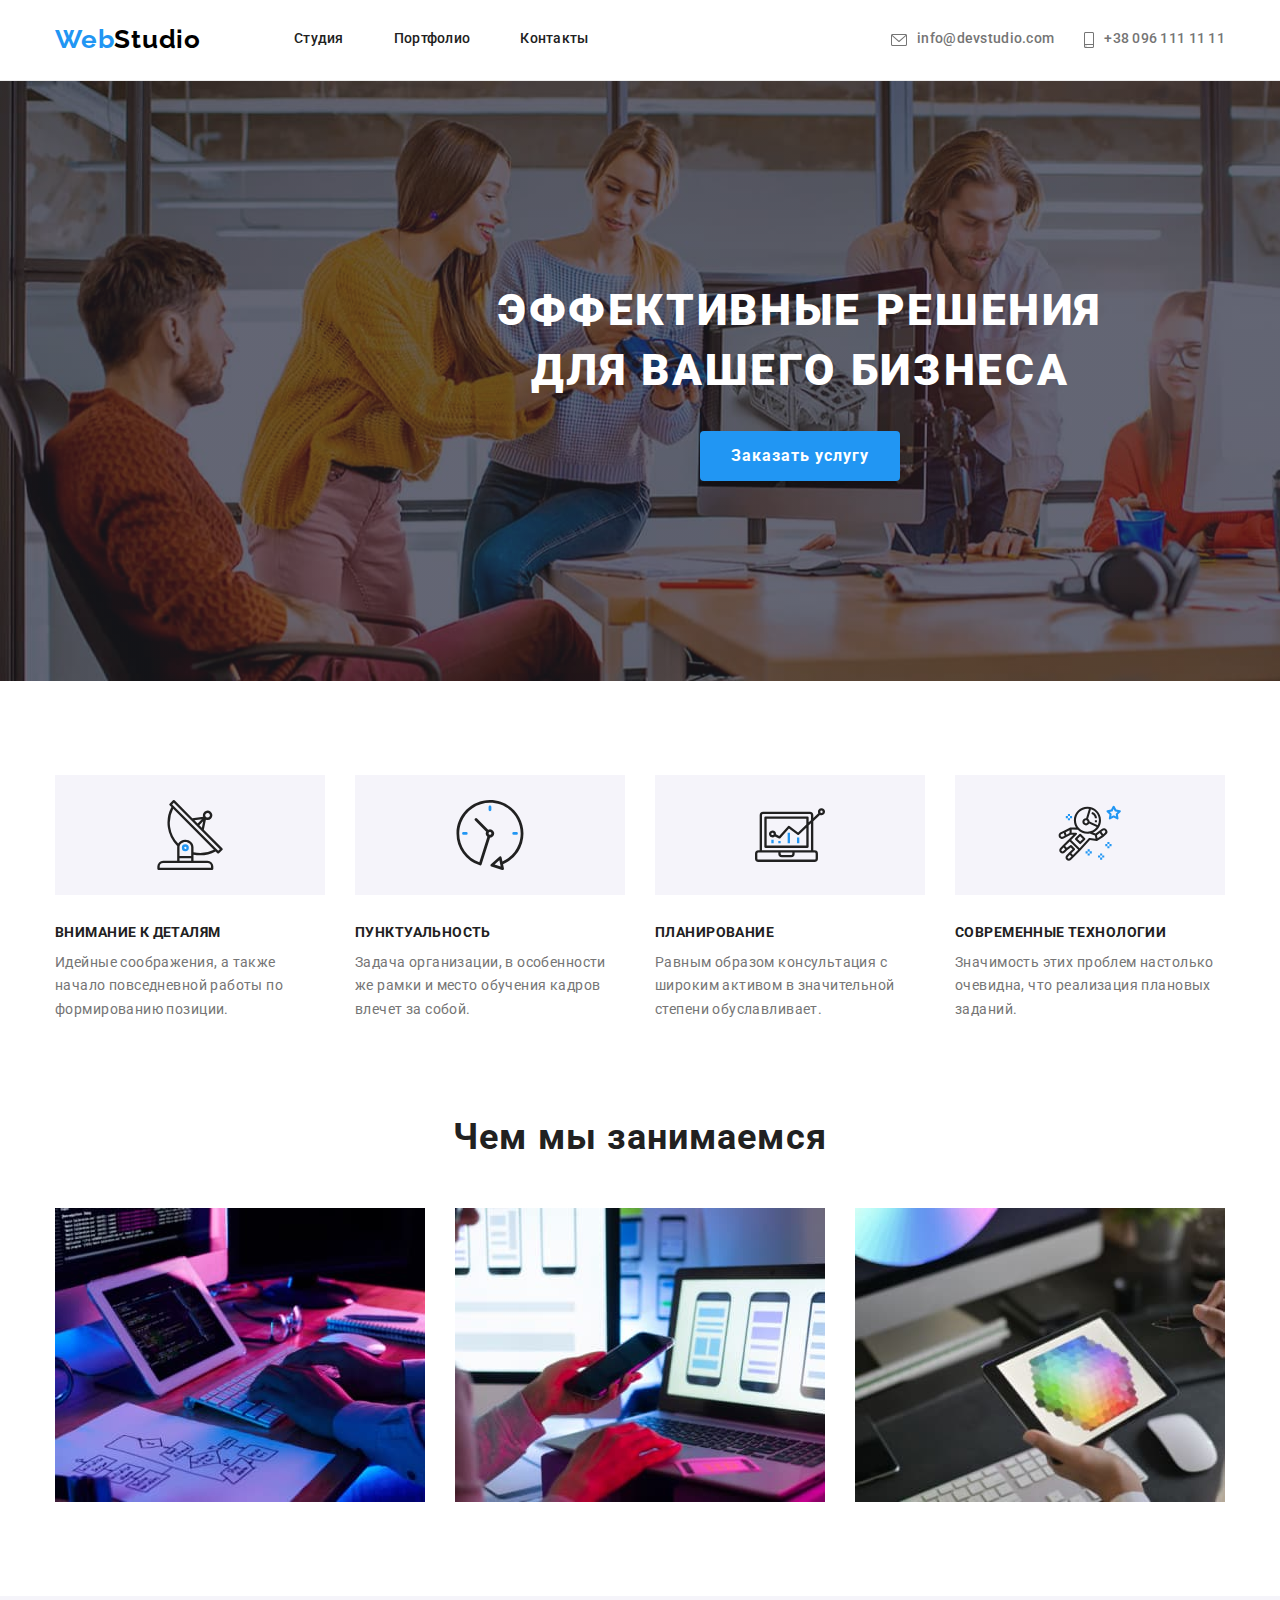
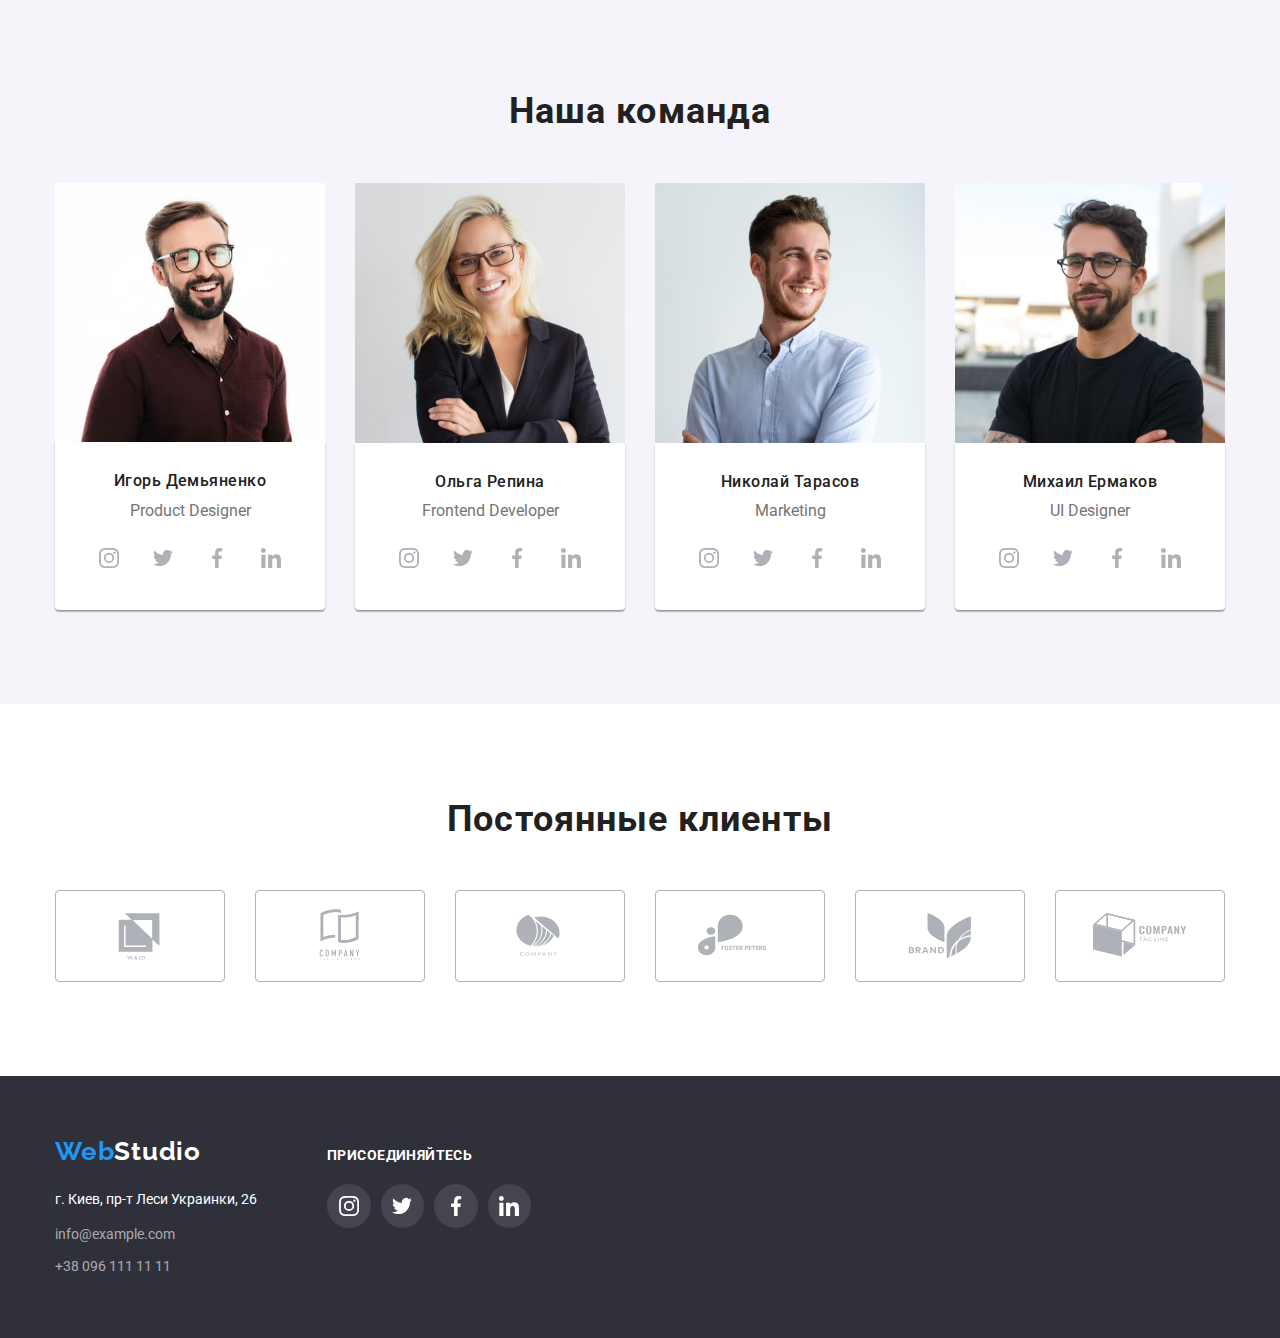
==== index.html @ 58a79bbf "hw-05 start" ====
<!DOCTYPE html>
<html lang = "en">
    <head>
        <meta charset="UTF-8">
        <!--<link rel="stylesheet" href="./css/reset.css">
        <link rel="stylesheet" href="./css/reset.css">
        <meta name="viewport" content="width=device-width" initial-scale="1.0"> -->
        
        
        <link rel="stylesheet" href="https://cdn.jsdelivr.net/npm/modern-normalize@1.1.0/modern-normalize.min.css">
        <link rel="stylesheet" href="./css/styles.css">
        <link rel="preconnect" href="https://fonts.googleapis.com">
        <link rel="preconnect" href="https://fonts.gstatic.com" crossorigin>
        <link href="https://fonts.googleapis.com/css2?family=Raleway:wght@700&family=Roboto:wght@400;500;700;900&display=swap"
            rel="stylesheet">

        <title> home-work-5</title>
    </head>
    <body>
        
        <header class="main-header">
            <div class="container box">
                <div class="logo main-logo">
                    <a href="" class="logo-web" id="1" >Web<span 
                        class="logo-web logo-studio">Studio</span> 
                    </a>
                </div>
                <nav>
                    <ul class="navigation">
                        <li class="nav-list"><a class="nav-link" href="./index.html">Студия</a></li>
                        <li class="nav-list"><a class="nav-link" href="./portfolio.html">Портфолио</a></li>
                        <li class="nav-list"><a class="nav-link" href="">Кoнтакты</a></li>
                    </ul>
                </nav>
            
                <!-- e-mail address -->
                <a class="email" href="mailto:info@devstudio.com">info@devstudio.com</a>
                <!-- phone number-->
                <a class="tel" href="tel:+380961111111">+38 096 111 11 11</a>
            </div>
        </header>
    
        <main>            
            <section class="hero with-img" id="3">
                <div class="container">
                <h1 class="hero-title" >Эффективные решения <br> для вашего бизнеса</h1>
                <button class="button" type="button" id="4">Заказать услугу</button>                    
                </div>
            </section>
            
            <section class="destination ">
                <ul class="destination-item container" >
                    <li class="destination-box icon-antenna" id="5">
                        <div class="dest-befor">
                            <svg class="dest-img">
                                <use href="./images/main/destination.svg#icon-antenna"></use>
                            </svg>
                        </div>
                        <h3 class="title-item" >Внимание к деталям</h3>
                        <p class="link" id="6">
                            Идейные соображения, а также <br> 
                            начало повседневной работы по <br> 
                            формированию позиции.
                        </p>
                    </li>
                    <li class="destination-box icon-clock" id="7">
                        <div class="dest-befor">
                            <svg class="dest-img">
                                <use href="./images/main/destination.svg#icon-clock"  class="dest-url"></use>
                            </svg>
                        </div>
                        <h3 class="title-item">Пунктуальность</h3>
                        <p class="link" id="8">
                            Задача организации, в особенности <br>
                            же рамки и место обучения кадров <br>
                            влечет за собой.
                        </p>
                    </li>
                    <li class="destination-box icon-diagram" id="9">
                        <div class="dest-befor">
                            <svg class="dest-img">
                                <use href="./images/main/destination.svg#icon-diagram" class="dest-icon"></use>
                            </svg>
                        </div>
                        <h3 class="title-item">Планирование</h3>
                        <p class="link" id="10">
                            Равным образом консультация с <br>
                            широким активом в значительной <br>
                            степени обуславливает.
                        </p>
                    </li>
                    <li class="destination-box icon-astronaut" id="11">
                        <div class="dest-befor">
                            <svg class="dest-img">
                                <use href="./images/main/destination.svg#icon-astronaut"></use>
                            </svg>
                        </div>
                        <h3 class="title-item">Современные технологии</h3>
                        <p class="link" id="12">
                            Значимость этих проблем настолько <br>
                            очевидна, что реализация плановых <br>
                            заданий.
                        </p>
                    </li>
                </ul>
            </section>

            <section class="business-photo " id="13">
                <div class="container">
                    <h2 class="business-photo-title">Чем мы занимаемся</h2>
                    <ul class="business-photo-item">
                        <li class="business-photo-img"><img src="./images/main/img1.jpg" alt="фото" width="370"></li>
                        <li class="business-photo-img"><img src="./images/main/img2.jpg" alt="фото" width="370"></li>
                        <li class="business-photo-img"><img src="./images/main/img3.jpg" alt="фото" width="370"></li>
                    </ul>
                </div>
            </section>

            <section class="personal" id="14">
                <div class="container" >
                    <h2 class="personal-title">Наша команда</h2>
                        <ul  class="team">
                            <li class="own-data">
                                <img src="./images/main/1.jpg" class="team-photo" alt="фото" width="270" >
                                <div class="name-job">
                                    <h3 class="name" id="16">Игорь Демьяненко</h3>
                                    <p class="job-name" id="17">Product Designer</p> 
                                    <ul class="team-icons">
                                        <li class="team-icon-list">
                                            <a href="#" alt="social network" class="team-a-icons">
                                            <!-- <button class="team-b-icons"> -->
                                                <svg class="team-list">
                                                    <use href="./images/main/team-symbols.svg#icon-instagram" class="team-icon">
                                                    </use>
                                                </svg>
                                            </a>
                                            <!-- </button> -->
                                        </li>
                                        <li class="team-icon-list">
                                            <a href="#" alt="social network" class="team-a-icons">
                                                <svg class="team-list">
                                                    <use href="./images/main/team-symbols.svg#icon-twitter" class="team-icon">
                                                    </use>
                                                </svg>
                                            </a>
                                        </li>
                                        <li class="team-icon-list">
                                            <a href="#" alt="social network" class="team-a-icons">
                                                <svg class="team-list">
                                                    <use href="./images/main/team-symbols.svg#icon-facebook" class="team-icon">
                                                    </use>
                                                </svg>
                                            </a>
                                        </li>
                                        <li class="team-icon-list">
                                            <a href="#" alt="social network" class="team-a-icons">
                                                <svg class="team-list">
                                                    <use href="./images/main/team-symbols.svg#icon-linkedin" class="team-icon">
                                                    </use>
                                                </svg>
                                            </a>
                                        </li>
                                    </ul>
                                </div>
                            </li>
                            <li class="own-data">
                                <img src="./images/main/2.jpg" class="team-photo" alt="фото" width="270">
                                <div class="name-job">
                                    <h3 class="name" id="18">Ольга Репина</h3>
                                    <p class="job-name" id="19">Frontend Developer</p>
                                    <ul class="team-icons">
                                        <li class="team-icon-list">
                                            <a href="#" alt="social network" class="team-a-icons">
                                                <svg class="team-list">
                                                    <use href="./images/main/team-symbols.svg#icon-instagram" class="team-icon">
                                                    </use>
                                                </svg>
                                            </a>
                                        </li>
                                        <li class="team-icon-list">
                                            <a href="#" alt="social network" class="team-a-icons">
                                                <svg class="team-list">
                                                    <use href="./images/main/team-symbols.svg#icon-twitter" class="team-icon">
                                                    </use>
                                                </svg>
                                            </a>
                                        </li>
                                        <li class="team-icon-list">
                                            <a href="#" alt="social network" class="team-a-icons">
                                                <svg class="team-list">
                                                    <use href="./images/main/team-symbols.svg#icon-facebook" class="team-icon">
                                                    </use>
                                                </svg>
                                            </a>
                                        </li>
                                        <li class="team-icon-list">
                                            <a href="#" alt="social network" class="team-a-icons">
                                                <svg class="team-list">
                                                    <use href="./images/main/team-symbols.svg#icon-linkedin" class="team-icon">
                                                    </use>
                                                </svg>
                                            </a>
                                        </li>
                                    </ul>
                                </div>
                            </li>
                            <li class="own-data">
                                <img src="./images/main/3.jpg" class="team-photo" alt="фото" width="270">
                                <div class="name-job">
                                    <h3 class="name" id="20">Николай Тарасов</h3>
                                    <p class="job-name" id="21">Marketing</p>
                                    <ul class="team-icons">
                                        <li class="team-icon-list">
                                            <a href="#" alt="social network" class="team-a-icons">
                                                <svg class="team-list">
                                                    <use href="./images/main/team-symbols.svg#icon-instagram" class="team-icon">
                                                    </use>
                                                </svg>
                                            </a>
                                        </li>
                                        <li class="team-icon-list">
                                            <a href="#" alt="social network" class="team-a-icons">
                                                <svg class="team-list">
                                                    <use href="./images/main/team-symbols.svg#icon-twitter" class="team-icon">
                                                    </use>
                                                </svg>
                                            </a>
                                        </li>
                                        <li class="team-icon-list">
                                            <a href="#" alt="social network" class="team-a-icons">
                                                <svg class="team-list">
                                                    <use href="./images/main/team-symbols.svg#icon-facebook" class="team-icon">
                                                    </use>
                                                </svg>
                                            </a>
                                        </li>
                                        <li class="team-icon-list">
                                            <a href="#" alt="social network" class="team-a-icons">
                                                <svg class="team-list">
                                                    <use href="./images/main/team-symbols.svg#icon-linkedin" class="team-icon">
                                                    </use>
                                                </svg>
                                            </a>
                                        </li>
                                    </ul>
                                </div>
                            </li>
                            <li class="own-data">
                                <img src="./images/main/4.jpg" class="team-photo" alt="фото" width="270">
                                <div class="name-job">
                                    <h3 class="name" id="22">Михаил Ермаков</h3>
                                    <p class="job-name" id="23">UI Designer</p>
                                    <ul class="team-icons">
                                        <li class="team-icon-list">
                                            <a href="#" alt="social network" class="team-a-icons">
                                                <svg class="team-list">
                                                    <use href="./images/main/team-symbols.svg#icon-instagram" class="team-icon">
                                                    </use>
                                                </svg>
                                            </a>
                                        </li>
                                        <li class="team-icon-list">
                                            <a href="#" alt="social network" class="team-a-icons">
                                                <svg class="team-list">
                                                    <use href="./images/main/team-symbols.svg#icon-twitter" class="team-icon">
                                                    </use>
                                                </svg>
                                            </a>
                                        </li>
                                        <li class="team-icon-list">
                                            <a href="#" alt="social network" class="team-a-icons">
                                                <svg class="team-list">
                                                    <use href="./images/main/team-symbols.svg#icon-facebook" class="team-icon">
                                                    </use>
                                                </svg>
                                            </a>
                                        </li>
                                        <li class="team-icon-list">
                                            <a href="#" alt="social network" class="team-a-icons">
                                                <svg class="team-list">
                                                    <use href="./images/main/team-symbols.svg#icon-linkedin" class="team-icon">
                                                    </use>
                                                </svg>
                                            </a>
                                        </li>
                                    </ul>
                                </div>
                            </li>
                        </ul>
                </div>
            </section>

            <section class="clients">
                <div class="container">
                    <h3 class="clients-title">Постоянные клиенты</h3>
                    <ul class="clients-icons">
                        <li class="clients-icon-list ">
                                <a href="#" alt="link" class="clients-link">
                                    <svg  class="clients-list">
                                        <use href="./images/main/clients.svg#icon-client-1" class="clients-icon">
                                        </use>
                                    </svg>
                                </a>
                        </li>
                        <li class="clients-icon-list">
                            <a href="#" alt="link" class="clients-link">
                                <svg class="clients-list">
                                    <use href="./images/main/clients.svg#icon-client-2" class="clients-icon">
                                    </use>
                                </svg>
                            </a>
                        </li>
                        <li class="clients-icon-list">
                            <a href="#" alt="link" class="clients-link">
                                <svg class="clients-list">
                                    <use href="./images/main/clients.svg#icon-client-3" class="clients-icon">
                                    </use>
                                </svg>
                            </a>
                        </li>
                        <li class="clients-icon-list">
                            <a href="#" alt="link" class="clients-link">
                                <svg class="clients-list">
                                    <use href="./images/main/clients.svg#icon-client-4" class="clients-icon">
                                    </use>
                                </svg>
                            </a>
                        </li>
                        <li class="clients-icon-list">
                            <a href="#" alt="link" class="clients-link">
                                <svg class="clients-list">
                                    <use href="./images/main/clients.svg#icon-client-5" class="clients-icon">
                                    </use>
                                </svg>
                            </a>
                        </li>
                        <li class="clients-icon-list">
                            <a href="#" alt="link" class="clients-link">
                                <svg class="clients-list">
                                    <use href="./images/main/clients.svg#icon-client-6" class="clients-icon">
                                    </use>
                                </svg>
                            </a>
                        </li>
                    </ul>
                </div>

            </section>
        </main>
       
        <footer class="footer">
            <div class="container footer-blocks" >
                <div>
                    <div class="logo logo-footer">
                        <a href="" class="logo-web" id="1">Web<span 
                            class="logo-web logo-studio-footer">Studio</span>
                        </a>
                    </div>
                    <address class="address">
                        <p class="address-link address-city">г. Киев, пр-т Леси Украинки, 26</p> 
                        <!-- e-mail address -->
                        <a href="mailto:info@example.com" 
                        class="address-link email-footer">info@example.com</a>
                        <!-- phone number-->
                        <a href="tel:+380961111111" class="address-link tel-footer">+38 096 111 11 11</a>
                    </address>
                </div>
                <div class="footer-social">
                    <p class="footer-list">Присоединяйтесь</p>
                    <ul class="footer-icons">
                        <li class="team-icon-list">
                            <a href="https://www.instagram.com
" alt="instagram" class="team-a-icons  footer-a-icons">
                                <svg class="team-list">
                                    <use href="./images/main/team-symbols.svg#icon-instagram" class="footer-icon">
                                    </use>
                                </svg>
                            </a>
                        </li>
                        <li class="team-icon-list">
                            <a href="#" alt="social network" class="team-a-icons  footer-a-icons">
                                <svg class="team-list">
                                    <use href="./images/main/team-symbols.svg#icon-twitter" class="footer-icon">
                                    </use>
                                </svg>
                            </a>
                        </li>
                        <li class="team-icon-list">
                            <a href="#" alt="social network" class="team-a-icons  footer-a-icons">
                                <svg class="team-list">
                                    <use href="./images/main/team-symbols.svg#icon-facebook" class="footer-icon">
                                    </use>
                                </svg>
                            </a>
                        </li>
                        <li class="team-icon-list">
                            <a href="#" alt="social network" class="team-a-icons  footer-a-icons">
                                <svg class="team-list">
                                    <use href="./images/main/team-symbols.svg#icon-linkedin" class="footer-icon">
                                    </use>
                                </svg>
                            </a>
                        </li>
                    </ul>
                </div>
            </div>
       </footer>
    </body>
</html>
---- css/styles.css ----
:root {
    --accent-color: #2196F3;
}

h1,
h2,
h3,
h4,
p {
    margin-top: 0;
    margin-bottom: 0;
    padding: 0;
}

img {
    display: block;
    padding-left: 0;
}

body {
    margin-left: auto;
    margin-right: auto;
}

html,
body, 
header,
footer,
.port-main {
    font-family: 'Roboto';
    font-style: normal;
    box-sizing: border-box;
    text-decoration: none;
}

link {
    text-decoration: none;
}

button {
    cursor: pointer;
    padding: 0;
}

ul, 
nl {
    list-style-type: NONE;
    font-size: 0;
    padding: 0;
}

.container {
    width: 1200px;
    margin-left: auto;
    margin-right: auto;
    padding-left: 15px;
    padding-right: 15px;
    box-sizing: border-box;
}

/*==================== HEADER ====================*/
.main-header {
    border-bottom: 1px solid #ECECEC;
}

.box { 
    padding-top: 24px;
    padding-bottom: 25px;   
    display: flex;
    align-items: center;
}

.main-logo {
    margin-right: 93px;
}

.logo {
    font-family: 'Raleway', sans-serif;
    font-weight: 700;
    font-size: 26px;
    line-height: 1.19;
    letter-spacing: 0.03em;
}

.logo-web {
    text-decoration: none;
    color: #2196F3;
}

.logo-studio {
    color: #000000;
}

.logo:hover,
.logo:focus {
    line-style: solid;
    line-color: var(--accent-color);
    text-decoration: underline;
}
.navigation {
    width: 294px;
    display: flex;
    flex-direction: row;
    justify-content: space-between;
    padding: 0;
}

.nav-link {
    font-weight: 500;
    font-size: 14px;
    line-height: 1.14;
    letter-spacing: 0.02em;
    text-decoration: none;
    flex-direction: row;
    color: #212121;
}

.nav-list:not(:last-child) {
    margin-right: 50px;
}
.nav-link:hover,
.nav-link:focus {
    color: var(--accent-color);
}

.email {
    margin-right: 30px;
    margin-left: auto;
}

.email,
.tel {
    font-weight: 500;
    font-size: 14px;
    line-height: 1.14;
    letter-spacing: 0.02em;
    text-decoration: none;

    color: #757575;
}

.email::before,
.tel::before {
    content: "";
    display: inline-block;
    vertical-align: middle;
    margin-right: 10px;
    background-repeat: no-repeat;
    background-size: contain;
    color: #757575;
    fill: #757575;
}

.email::before {
    width: 16px;
    height: 12px;
    background-image: url(../images/main/header/envelope.svg);
    fill: #757575;
}

.tel::before {
    width: 10px;
    height: 16px;
    background-image: url(../images/main/header/smartphone.svg);
}

.tel:hover::before,
.tel:focus::before {
    background-image: url(../images/main/header/smartphone-hover.svg);
}

.email:hover::before,
.email:focus::before {    
    background-image: url(../images/main/header/envelope-hover.svg);
}

.email:hover,
.email:focus,
.tel:hover,
.tel:focus {
    color: var(--accent-color);
}


/*==================== /HEADER ====================*/








/*==================== MAIN ====================*/
/* =================== HERO ====================*/
.hero {    
    width: 1600px;
    margin-left: auto;
    margin-right: auto;
    padding-top: 200px;
    align-items: center;
    padding-bottom: 200px;
}

.hero.with-img {
    background-image: 
        linear-gradient(to top,
        rgba(47, 48, 58, 0.4),
        rgba(47, 48, 58, 0.4)),
        url("../images/main/bckgrnd-img.jpg"),
        linear-gradient(to top,
                #2F303A,
                #2F303A);
}

.hero-title {
    font-weight: 900;
    font-size: 44px;
    line-height: 1.36;
    text-align: center;
    letter-spacing: 0.06em;
    text-transform: uppercase;
    color: #FFFFFF;
    margin-bottom: 30px;
}

.button {
    width: 200px;
    height: 50px;
    margin-right: auto;
    margin-left: auto;
    display: block;

    background: #2196F3;
    border: 0px;
    box-shadow: 0px 4px 4px rgba(0, 0, 0, 0.15);
    border-radius: 4px;

    font-weight: 700;
    font-size: 16px;
    line-height: 1.88;
    align-items: center;
    text-align: center;
    letter-spacing: 0.06em;
    color: #FFFFFF;
}

.button:hover,
.button:focus {
    background-color: tomato;
    border-color: #FFFFFF;
}

/* =================== /HERO ====================*/








/* =================== destination ====================*/

.destination {
    padding-top: 94px;
    padding-bottom: 94px;
}

.destination-item {
    display: flex;
    justify-content: space-between;
}

.destination-box {
    width:calc((100% - 30px*3)/4) ;
    font-size: 1rem;
}

.dest-befor {
    height: 120px;
    display: flex;
    justify-content: center;
    align-items: center;
    background-color: #F5F4FA;
}

.dest-befor:hover {
    filter: drop-shadow(0px 4px 4px rgba(0, 0, 0, 0.25));
    border: 1px solid #000000;
}

.dest-img {
    width: 70px;
    height: 70px;
}
/* =================== /destination ====================*/





/* =================== business-photo ====================*/
.title-item {
    font-weight: 700;
    font-size: 14px;
    line-height: 1.14;
    letter-spacing: 0.03em;
    text-transform: uppercase;
    padding-top: 30px;
    margin-bottom: 10px;
    color: #212121;
}

.link {
    font-weight: 400;
    font-size: 14px;
    line-height: 1.71;
    letter-spacing: 0.03em;
    color: #757575;
}

.business-photo {
    padding-bottom: 94px;
}

.business-photo-title {
    text-align: center;
    font-style: normal;
    font-weight: 700;
    font-size: 36px;
    line-height: 1.17;
    letter-spacing: 0.03em;
    margin-bottom: 50px;

    color: #212121;
}

.business-photo-item {
    display: flex;
    flex-direction: row;
    justify-content: space-between;
}

.business-photo-img {
    width: calc((100% - 30px*2)/3);
}
/* =================== /business-photo ====================*/









/* =================== personal ====================*/
.personal {
    background-color: #F5F4FA;
    padding-top: 94px;
    padding-bottom: 94px;
}

.personal-title {
    font-style: normal;
    font-weight: 700;
    font-size: 36px;
    line-height: 1.17;
    text-align: center;
    letter-spacing: 0.03em;
    margin-bottom: 50px;

    color: #212121;
}

.team {
    display: flex;
    justify-content: space-between;
}

.own-data {
    background: #FFFFFF; 
    text-align: center;
}

.name-job {
    box-shadow: 
        0px 1px 3px rgba(0, 0, 0, 0.12), 
        0px 1px 1px rgba(0, 0, 0, 0.14), 
        0px 2px 1px rgba(0, 0, 0, 0.2);
    border-radius: 0px 0px 4px 4px; 
}

.name {
    padding-top: 30px;
    padding-bottom: 10px;
    font-weight: 500;
    font-size: 16px;
    line-height: 1.17;
    letter-spacing: 0.03em;

    color: #212121;
}

.job-name {
    font-weight: 400;
    font-size: 16px;
    line-height: 1.19;

    color: #757575;
}

.team-icons {
    display: flex;
    padding: 16px 32px 30px 32px;
    justify-content: space-between;
    fill: #AFB1B8;
}

.team-icon-list {
    width:calc((100% - 3 * 10px)/4);
}

.team-a-icons {
    width: 100%;
    height: 44px;
    display: flex;
    justify-content: center;
    align-items: center;
    background-color: #fff;
    border-color: #FFFFFF;
    fill: #AFB1B8;
}

.team-a-icons:hover,
.team-a-icons:focus {
    border-radius: 50%;
    fill: #FFFFFF;
    background-color: #2196F3;
    border: #2196F3;
    outline: none;
}

.team-list {
    content: "";
    background-repeat: no-repeat;
    width: 20px;
    height: 20px;
    background-size: contain;
}
/* =================== /personal ====================*/





/* =================== clients ====================*/
.clients {
    padding: 94px 0px;
}

.clients-title {
    margin-bottom: 50px;
    font-weight: 700;
    font-size: 36px;
    line-height: 42px;
    text-align: center;
    letter-spacing: 0.03em;

    color: #212121;
}

.clients-icons {
    display: flex;
    justify-content: space-between;
}

.clients-icon-list {
    width:calc((100% - 5*30px)/6);
    height: 92px;
}

.clients-link {
    width: 100%;
    height: 100%;
    display: flex;
    justify-content: center;
    align-items: center;
    background-color: #fff;
    border: 1px solid #AFB1B8;
    border-radius: 4px;
    fill: #AFB1B8;
}

.clients-link:focus,
.clients-link:hover {
    outline: none;
    border: 1px solid var(--accent-color);
    fill: var(--accent-color);
}

.clients-list {
    width: 106px;
    height: 60px;
    border: none;
}
/* =================== /clients ====================*/
/*==================== /MAIN ====================*/

/*==================== FOOTER ====================*/
.footer {
    background-color: #2F303A;
    padding: 60px 0px;
    /*  margin-top: -85px; */
    display: flex;
    flex-direction: column;
}

.footer-blocks {
    display: flex;
}

.logo-footer {
    margin-bottom: 20px;
}

.logo-studio-footer {
    color: #FFFFFF;
}

.address {
    color: rgba(255, 255, 255, 0.6);
    display: flex;
    flex-direction: column;
    font-style: normal;
}

.address-link {
    font-weight: 400;
    font-size: 14px;
    line-height: 1.74;
    color: rgba(255, 255, 255, 0.6);
    text-decoration: none;
}

.email-footer {
    margin: 10px 0 8px 0;
}

.address-city {
    color: #FFFFFF;
}

.footer-social {
    padding-left: 70px;
    padding-top: 12px;
}

.footer-list {
    font-weight: 700;
    font-size: 14px;
    line-height: 1.12;
    letter-spacing: 0.03em;
    text-transform: uppercase;
    margin-bottom: 20px;

    color: #FFFFFF;
}

.footer-icons {
    display: flex;
    justify-content: space-between;
    width: 204px;
}

.footer-a-icons {
    border: 0;
    border-radius: 50%;
    background: rgba(255, 255, 255, 0.1);
    fill: #FFFFFF;
    outline: none;
}

.footer-b-icons:hover,
.footer-b-icon:focus {
    background: #2196F3;
    outline: none;
}

.footer-icon {
    
}

/*==================== /FOOTER ====================*/









/*==================== PORTFOLIO-MAIN ====================*/
/*
.port-background {
    filter: drop-shadow(0px 4px 4px rgba(0, 0, 0, 0.25));
} */

.port-portfolio {
    color: var(--accent-color);
}
.port-main {
    padding: 94px 0px 94px 0px;
}

.port-box {
    display: flex;
    flex-direction: row;
    align-items: center;
}

.port-filters {
    margin-bottom: 50px;
    justify-content: center;
    display: flex;
    flex-direction: row;
    text-align: center;
}

.port-button {
    padding: 6px 22px;
    background-color: #F5F4FA;
    font-weight: 500;
    font-size: 16px;
    line-height: 1.625;
    letter-spacing: 0.03em;
    margin-right: 8px;
    border-radius: 4px;
    border: #F5F4FA;
    
    color: #212121;
}
/*
.port-button:last-child {
    margin-right: auto;
}

.port-all {
    margin-left: auto;
}
*/
.port-button:hover,
.port-button:focus {
    background-color: #2196F3;
    color: #FFFFFF;
    filter: drop-shadow(0px 4px 4px rgba(0, 0, 0, 0.25));
    outline: none;
}

.port-projects {
    display: flex;
    flex-wrap: wrap;
    gap: 30px;
}

.port-project {
    width:calc((100% - 2*30px)/3);
    background: #FFFFFF;
}

.port-project:hover {
    filter: drop-shadow(0px 4px 4px rgba(0, 0, 0, 0.25));
}

.port-title-link {
    padding: 20px 24px 20px 24px;
    border: 1px solid #EEEEEE;
}

.port-title {
    margin-bottom: 10px;
    font-weight: 700;
    font-size: 18px;
    line-height: 2;
    letter-spacing: 0.06em;

    color: #212121;
}

.port-link {
    font-weight: 400;
    font-size: 16px;
    line-height: 1.88;
    letter-spacing: 0.03em;

    color: #757575;
}

/*==================== /PORT-MAIN ====================*/
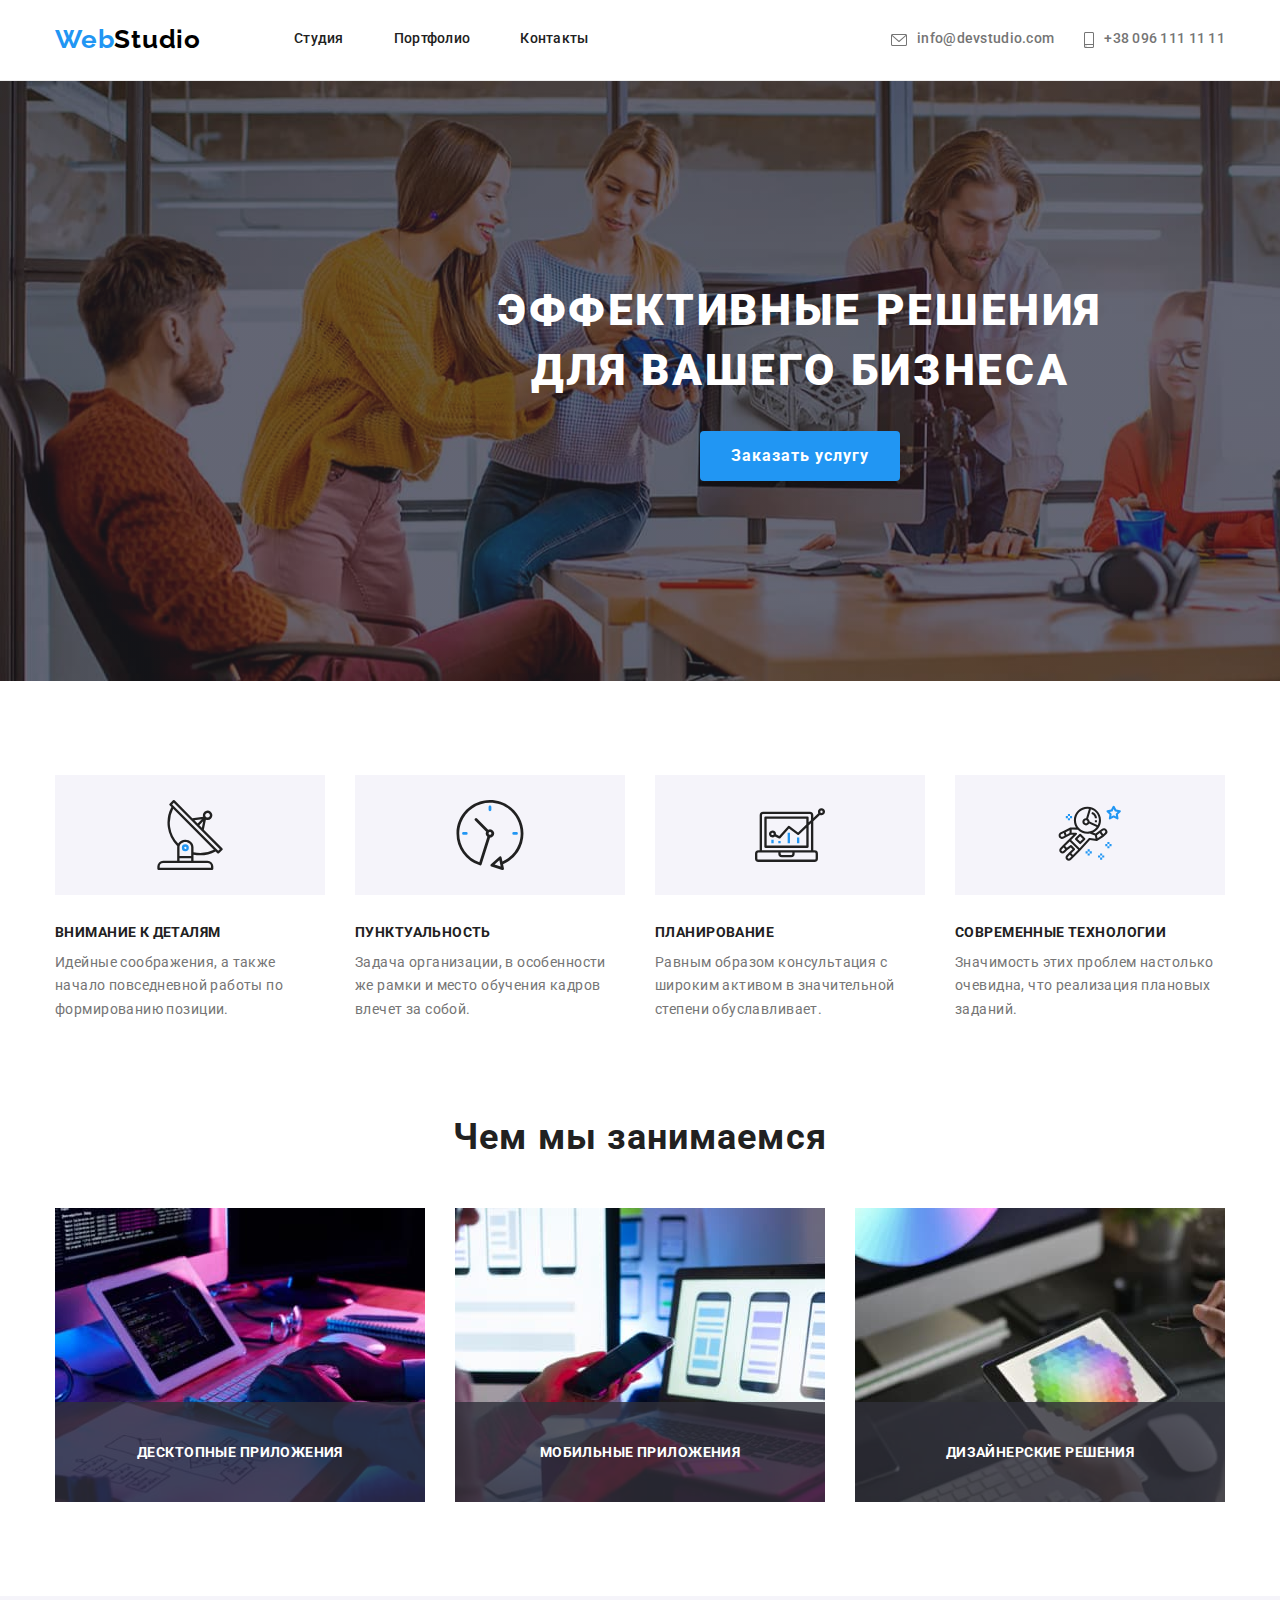
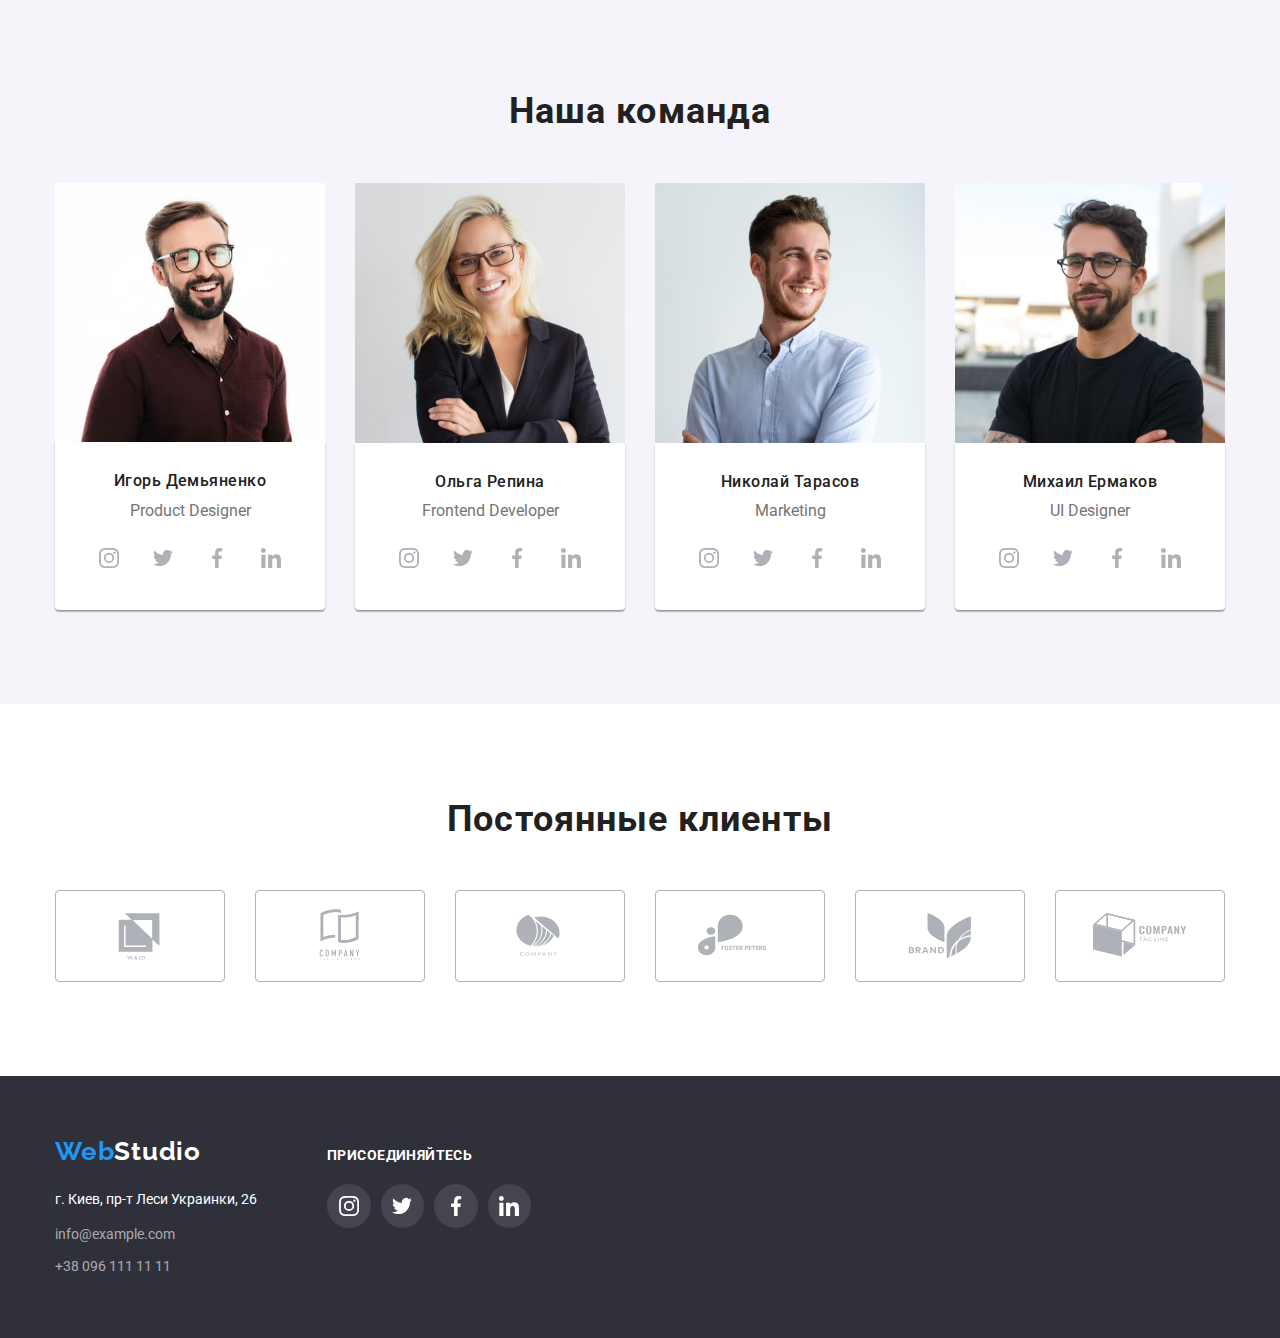
==== commit 097fcc50: "main-page" ====
--- a/index.html
+++ b/index.html
@@ -41,13 +41,16 @@
         </header>
     
         <main>            
+            
             <section class="hero with-img" id="3">
                 <div class="container">
-                <h1 class="hero-title" >Эффективные решения <br> для вашего бизнеса</h1>
-                <button class="button" type="button" id="4">Заказать услугу</button>                    
+                    <h1 class="hero-title" >Эффективные решения <br> для вашего бизнеса</h1>
+                    <button data-modal-open class="button" type="button" >Заказать услугу</button>
                 </div>
             </section>
+
             
+
             <section class="destination ">
                 <ul class="destination-item container" >
                     <li class="destination-box icon-antenna" id="5">
@@ -109,9 +112,21 @@
                 <div class="container">
                     <h2 class="business-photo-title">Чем мы занимаемся</h2>
                     <ul class="business-photo-item">
-                        <li class="business-photo-img"><img src="./images/main/img1.jpg" alt="фото" width="370"></li>
-                        <li class="business-photo-img"><img src="./images/main/img2.jpg" alt="фото" width="370"></li>
-                        <li class="business-photo-img"><img src="./images/main/img3.jpg" alt="фото" width="370"></li>
+                        <li class="business-photo-img"><img src="./images/main/img1.jpg" alt="фото" width="370">
+                            <div class="business-block">
+                                <p class="bsn-info">Десктопные приложения</p>
+                            </div>
+                        </li>
+                        <li class="business-photo-img"><img src="./images/main/img2.jpg" alt="фото" width="370">
+                            <div class="business-block">
+                                <p class="bsn-info">Мобильные приложения</p>
+                            </div>
+                        </li>
+                        <li class="business-photo-img"><img src="./images/main/img3.jpg" alt="фото" width="370">
+                            <div class="business-block">
+                                <p class="bsn-info">Дизайнерские решения</p>
+                            </div>
+                        </li>
                     </ul>
                 </div>
             </section>
@@ -346,6 +361,20 @@
                 </div>
 
             </section>
+
+            <div data-modal class="backdrop is-hidden">
+                <div class="modal">
+                    <button class="mdl-button" type="button" data-modal-close>
+                        <a href="./index.html">
+                            <img src="./images/close.svg" alt="T">
+                            <svg class="cls-mdl-button-svg">
+                                <use href="./images/close.svg"></use>
+                            </svg>
+                        </a>
+                    </button>
+                    <p>_</p>
+                </div>
+            </div>
         </main>
        
         <footer class="footer">
@@ -405,5 +434,7 @@
                 </div>
             </div>
        </footer>
+       
+    <script src="./js/modal.js"> </script>
     </body>
 </html>
--- a/css/styles.css
+++ b/css/styles.css
@@ -202,7 +202,7 @@
     padding-bottom: 200px;
 }
 
-.hero.with-img {
+.with-img {
     background-image: 
         linear-gradient(to top,
         rgba(47, 48, 58, 0.4),
@@ -211,7 +211,51 @@
         linear-gradient(to top,
                 #2F303A,
                 #2F303A);
-}
+        content: "";
+        background-repeat: no-repeat;
+}
+
+.backdrop {
+    position: fixed;
+    top: 0; 
+    left: 0;
+    width: 100%;
+    height: 100%;
+    background-color: rgba(0, 0, 0, 0.1);
+}
+
+.backdrop.is-hidden {
+    opacity: 0;
+    pointer-events: none ;
+}
+
+.modal {
+    position: absolute;
+    top: 50%;
+    left: 50%;
+    transform: translate(-50%, -50%);
+
+    width: 528px;
+    min-height: 581px;
+    
+    background-color: #fff;
+}
+
+.mdl-button {
+    position: absolute;
+    top: 8px;
+    right: 8px;
+    width: 30px;
+    height: 30px;
+    border: 0;
+    margin: 0;
+}
+
+/* .cls-mdl-button-svg {
+    width: 100%;
+    height: 100%;
+    fill: #000000;
+} */
 
 .hero-title {
     font-weight: 900;
@@ -343,8 +387,35 @@
 }
 
 .business-photo-img {
+    position: relative;
     width: calc((100% - 30px*2)/3);
 }
+
+.business-block {
+    position: absolute;
+    width: 100%;
+    height: 100px;
+    align-items: center;
+    bottom: 0;
+    display: flex;
+    justify-content:  center;
+
+    background-color: rgba(47, 48, 58, 0.8);
+}
+
+.bsn-info {
+    font-weight: 700;
+    font-size: 14px;
+    line-height: 1.12;
+    /* text-align: center; */
+    letter-spacing: 0.03em;
+    text-transform: uppercase;
+
+    color: #FFFFFF;
+}
+
+
+
 /* =================== /business-photo ====================*/
 
 
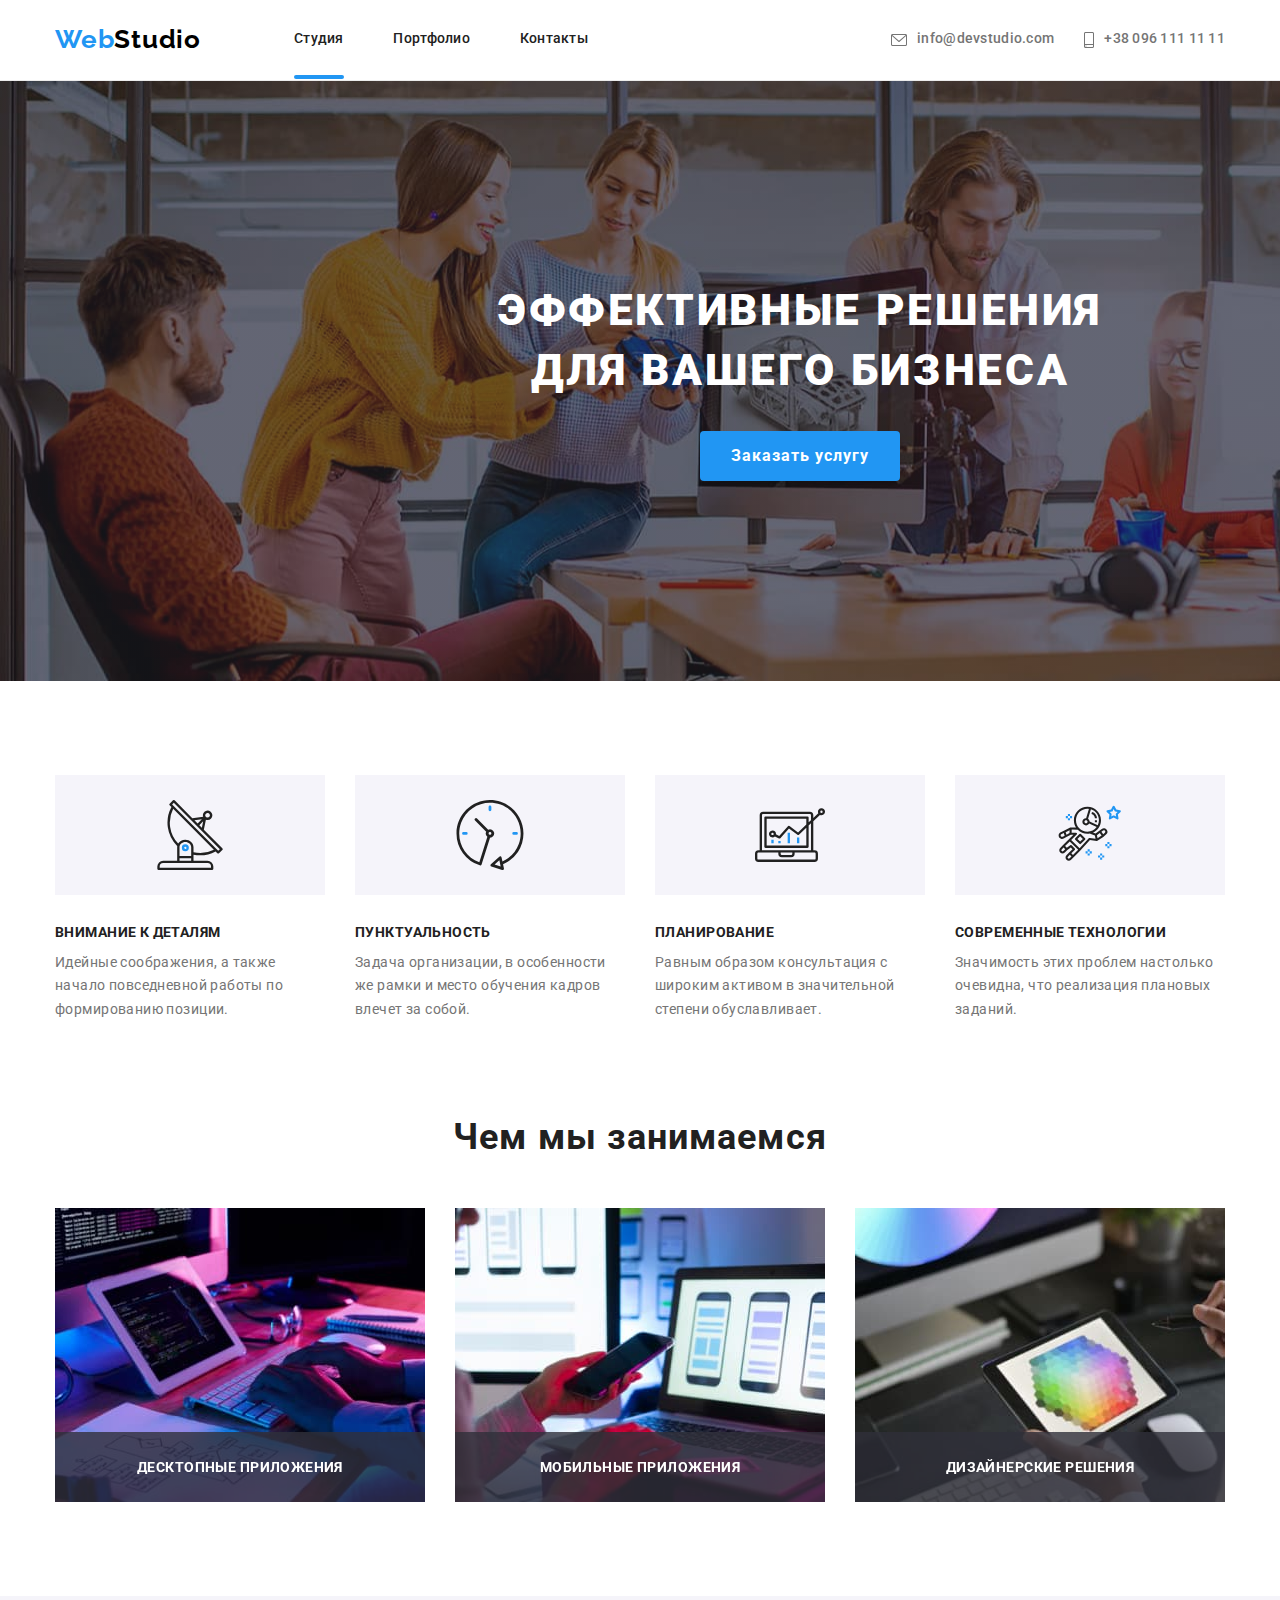
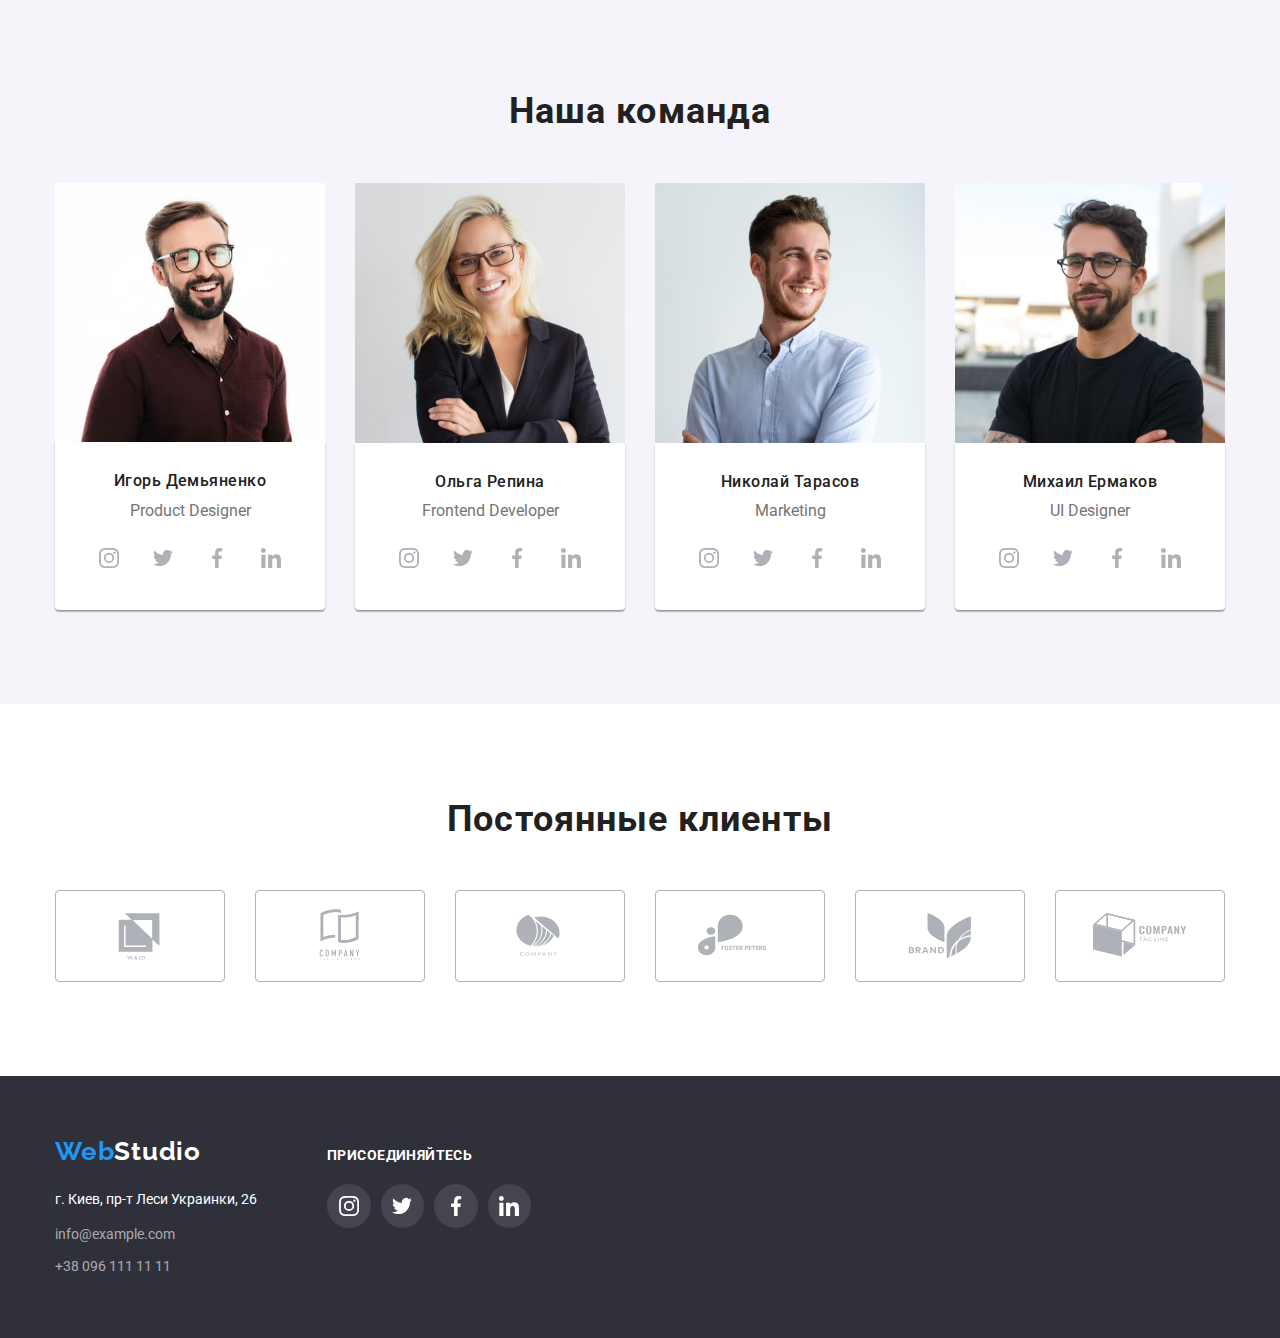
==== commit 9d2a707c: "hw--05" ====
--- a/index.html
+++ b/index.html
@@ -18,18 +18,24 @@
     </head>
     <body>
         
-        <header class="main-header">
+        <header class="main-header"> 
             <div class="container box">
                 <div class="logo main-logo">
                     <a href="" class="logo-web" id="1" >Web<span 
                         class="logo-web logo-studio">Studio</span> 
                     </a>
                 </div>
-                <nav>
+                <nav class="nav-main">
                     <ul class="navigation">
-                        <li class="nav-list"><a class="nav-link" href="./index.html">Студия</a></li>
-                        <li class="nav-list"><a class="nav-link" href="./portfolio.html">Портфолио</a></li>
-                        <li class="nav-list"><a class="nav-link" href="">Кoнтакты</a></li>
+                        <li class="nav-list">
+                                <a class="nav-link nav-link-list" href="./index.html">Студия</a>
+                        </li>
+                        <li class="nav-list">
+                            <a class="nav-link" href="./portfolio.html">Портфолио</a>
+                        </li>
+                        <li class="nav-list">
+                            <a class="nav-link" href="">Кoнтакты</a>
+                        </li>
                     </ul>
                 </nav>
             
@@ -40,7 +46,21 @@
             </div>
         </header>
     
-        <main>            
+        <main>
+
+            <div data-modal class="backdrop is-hidden">
+                <div class="modal">
+                    <button class="mdl-button" type="button" data-modal-close>
+                        <a href="./index.html">
+                            <img src="./images/close.svg" alt="X">
+                            <!-- <svg >
+                                <use class="cls-mdl-button-svg" href="./images/close.svg"></use>
+                            </svg> -->
+                        </a>
+                    </button>
+                    <p>_</p>
+                </div>
+            </div>
             
             <section class="hero with-img" id="3">
                 <div class="container">
@@ -48,8 +68,6 @@
                     <button data-modal-open class="button" type="button" >Заказать услугу</button>
                 </div>
             </section>
-
-            
 
             <section class="destination ">
                 <ul class="destination-item container" >
@@ -362,19 +380,6 @@
 
             </section>
 
-            <div data-modal class="backdrop is-hidden">
-                <div class="modal">
-                    <button class="mdl-button" type="button" data-modal-close>
-                        <a href="./index.html">
-                            <img src="./images/close.svg" alt="T">
-                            <svg class="cls-mdl-button-svg">
-                                <use href="./images/close.svg"></use>
-                            </svg>
-                        </a>
-                    </button>
-                    <p>_</p>
-                </div>
-            </div>
         </main>
        
         <footer class="footer">
--- a/css/styles.css
+++ b/css/styles.css
@@ -80,29 +80,31 @@
     font-size: 26px;
     line-height: 1.19;
     letter-spacing: 0.03em;
+    text-decoration: none;
 }
 
 .logo-web {
-    text-decoration: none;
+    text-decoration: #FFF ;
     color: #2196F3;
+    transition-property: text-decoration;
+    transition: text-decoration 250ms cubic-bezier(0.4, 0, 0.2, 1);
 }
 
 .logo-studio {
+    text-decoration: #FFF;
     color: #000000;
 }
 
-.logo:hover,
-.logo:focus {
-    line-style: solid;
-    line-color: var(--accent-color);
-    text-decoration: underline;
-}
+.logo-web:hover,
+.logo-web:focus {
+    text-decoration: 2px solid var(--accent-color) underline;
+}
+
 .navigation {
+    top: 32px;
     width: 294px;
     display: flex;
-    flex-direction: row;
     justify-content: space-between;
-    padding: 0;
 }
 
 .nav-link {
@@ -111,16 +113,35 @@
     line-height: 1.14;
     letter-spacing: 0.02em;
     text-decoration: none;
-    flex-direction: row;
     color: #212121;
-}
-
-.nav-list:not(:last-child) {
-    margin-right: 50px;
-}
+    transition-property: color;
+    transition: color 250ms cubic-bezier(0.4, 0, 0.2, 1);
+}
+
+.nav-list {
+    position: relative;
+}
+
+     .nav-link-list::after,
+.port-nav-link-list::after {
+    content: "";
+
+    position: absolute;
+    left: 0;
+    top:calc(50% + 40px - 4px);
+    width: 100%;
+    height: 4px;
+    background-color: #2196F3;
+    border-radius: 2px;
+}
+
 .nav-link:hover,
 .nav-link:focus {
     color: var(--accent-color);
+}
+
+.nav-mail {
+    position: relative;
 }
 
 .email {
@@ -137,6 +158,8 @@
     text-decoration: none;
 
     color: #757575;
+    transition-property: color;
+    transition: color 250ms cubic-bezier(0.4, 0, 0.2, 1);
 }
 
 .email::before,
@@ -156,12 +179,16 @@
     height: 12px;
     background-image: url(../images/main/header/envelope.svg);
     fill: #757575;
+    transition-property: background-image;
+    transition: background-image 250ms cubic-bezier(0.4, 0, 0.2, 1);
 }
 
 .tel::before {
     width: 10px;
     height: 16px;
     background-image: url(../images/main/header/smartphone.svg);
+    transition-property: background-image;
+    transition: background-image 250ms cubic-bezier(0.4, 0, 0.2, 1)
 }
 
 .tel:hover::before,
@@ -192,7 +219,63 @@
 
 
 /*==================== MAIN ====================*/
-/* =================== HERO ====================*/
+
+
+/* =================== MODAL ====================*/
+
+.backdrop {
+    position: fixed;
+    top: 0;
+    left: 0;
+    width: 100%;
+    height: 100%;
+    background-color: #212121;
+    background-color: rgba(0, 0, 0, 0.8);
+}
+
+.backdrop.is-hidden {
+    opacity: 0;
+    pointer-events: none;
+}
+
+.backdrop.is-hidden .modal {
+    transform: translate(-50%, -250%);
+    opacity: 0;
+}
+
+.modal {
+    position: absolute;
+    top: 50%;
+    left: 50%;
+    width: 528px;
+    min-height: 581px;
+    transform: translate(-50%, -50%);
+    opacity: 1;
+
+    background-color: #fff;
+    transition-property: transform;
+    transition: transform 2500ms cubic-bezier(0.4, 0, 0.2, 1),
+                  opacity 2500ms cubic-bezier(0.4, 0, 0.2, 1);
+}
+
+.mdl-button {
+    position: absolute;
+    top: 8px;
+    right: 8px;
+    width: 30px;
+    height: 30px;
+    border: 0;
+    margin: 0;
+    background-color: #fff;
+}
+
+.cls-mdl-button-svg {
+    fill: red;
+}
+
+/* =================== /MODAL ====================*/
+
+/* =================== HERO ======================*/
 .hero {    
     width: 1600px;
     margin-left: auto;
@@ -215,48 +298,6 @@
         background-repeat: no-repeat;
 }
 
-.backdrop {
-    position: fixed;
-    top: 0; 
-    left: 0;
-    width: 100%;
-    height: 100%;
-    background-color: rgba(0, 0, 0, 0.1);
-}
-
-.backdrop.is-hidden {
-    opacity: 0;
-    pointer-events: none ;
-}
-
-.modal {
-    position: absolute;
-    top: 50%;
-    left: 50%;
-    transform: translate(-50%, -50%);
-
-    width: 528px;
-    min-height: 581px;
-    
-    background-color: #fff;
-}
-
-.mdl-button {
-    position: absolute;
-    top: 8px;
-    right: 8px;
-    width: 30px;
-    height: 30px;
-    border: 0;
-    margin: 0;
-}
-
-/* .cls-mdl-button-svg {
-    width: 100%;
-    height: 100%;
-    fill: #000000;
-} */
-
 .hero-title {
     font-weight: 900;
     font-size: 44px;
@@ -287,6 +328,11 @@
     text-align: center;
     letter-spacing: 0.06em;
     color: #FFFFFF;
+
+    /* transition-property: background-color;
+    transition-duration: 250ms;*/
+    transition-property: background-color;
+    transition: 250ms cubic-bezier(0.4, 0, 0.2, 1);
 }
 
 .button:hover,
@@ -327,6 +373,10 @@
     justify-content: center;
     align-items: center;
     background-color: #F5F4FA;
+    border: none;
+    transition-property: filter, border;
+    transition: filter 250ms cubic-bezier(0.4, 0, 0.2, 1),
+                border 250ms cubic-bezier(0.4, 0, 0.2, 1);
 }
 
 .dest-befor:hover {
@@ -394,7 +444,7 @@
 .business-block {
     position: absolute;
     width: 100%;
-    height: 100px;
+    height: 70px;
     align-items: center;
     bottom: 0;
     display: flex;
@@ -496,12 +546,16 @@
 .team-a-icons {
     width: 100%;
     height: 44px;
+    border-radius: 50%;
     display: flex;
     justify-content: center;
     align-items: center;
     background-color: #fff;
     border-color: #FFFFFF;
     fill: #AFB1B8;
+    transition-property: fill;
+    transition: fill 250ms cubic-bezier(0.4, 0, 0.2, 1),
+                background-color 250ms cubic-bezier(0.4, 0, 0.2, 1)
 }
 
 .team-a-icons:hover,
@@ -562,6 +616,9 @@
     border: 1px solid #AFB1B8;
     border-radius: 4px;
     fill: #AFB1B8;
+    transition-property: fill;
+    transition: fill 250ms cubic-bezier(0.4, 0, 0.2, 1),
+                border 250ms cubic-bezier(0.4, 0, 0.2, 1);
 }
 
 .clients-link:focus,
@@ -651,11 +708,13 @@
     background: rgba(255, 255, 255, 0.1);
     fill: #FFFFFF;
     outline: none;
-}
-
-.footer-b-icons:hover,
-.footer-b-icon:focus {
-    background: #2196F3;
+    transition-property: background-color;
+    transition: background-color 250ms cubic-bezier(0.4, 0, 0.2, 1);
+}
+
+.footer-a-icons:hover,
+.footer-a-icon:focus {
+    background-color: #2196F3;
     outline: none;
 }
 
@@ -712,16 +771,12 @@
     border: #F5F4FA;
     
     color: #212121;
-}
-/*
-.port-button:last-child {
-    margin-right: auto;
-}
-
-.port-all {
-    margin-left: auto;
-}
-*/
+    transition-property: filter;
+    transition: filter 250ms cubic-bezier(0.4, 0, 0.2, 1),
+        background-color 250ms cubic-bezier(0.4, 0, 0.2, 1),
+        color 250ms cubic-bezier(0.4, 0, 0.2, 1);
+}
+
 .port-button:hover,
 .port-button:focus {
     background-color: #2196F3;
@@ -737,12 +792,60 @@
 }
 
 .port-project {
+    position: relative;
     width:calc((100% - 2*30px)/3);
     background: #FFFFFF;
+    overflow: hidden;
+    transition-property: filter;
+    transition: filter 250ms cubic-bezier(0.4, 0, 0.2, 1);
+}
+
+.port-overlay-overflow {
+    display: inline-block;
+    content: "";
+    position: absolute;
+    top: 0;
+    left: 0;
+    width: 100%;
+    height: 294px;
+    overflow: hidden;
+}
+
+.port-overlay {
+    display: inline-block;
+    content: "";
+    position: absolute;
+    top: 0;
+    left: 0;
+    width: 100%;
+    height: 100%;
+    padding: 63px 24px;
+    background-color: var(--accent-color);
+    opacity: 0.9;
+    /* background: rgba(33, 150, 243, 0.9); */
+    outline: var(--accent-color);
+    transform: translateY(100%);
+    transition-property: transform;
+    transition: transform 250ms cubic-bezier(0.4, 0, 0.2, 1);
+}
+
+.port-overlay-text {
+    font-weight: 400;
+    font-size: 18px;
+    line-height: 1.56;
+    letter-spacing: 0.03em;
+
+    color: #FFFFFF;
+
+}
+
+.port-project:hover .port-overlay {
+    transform: translateY(0%);
 }
 
 .port-project:hover {
     filter: drop-shadow(0px 4px 4px rgba(0, 0, 0, 0.25));
+    
 }
 
 .port-title-link {
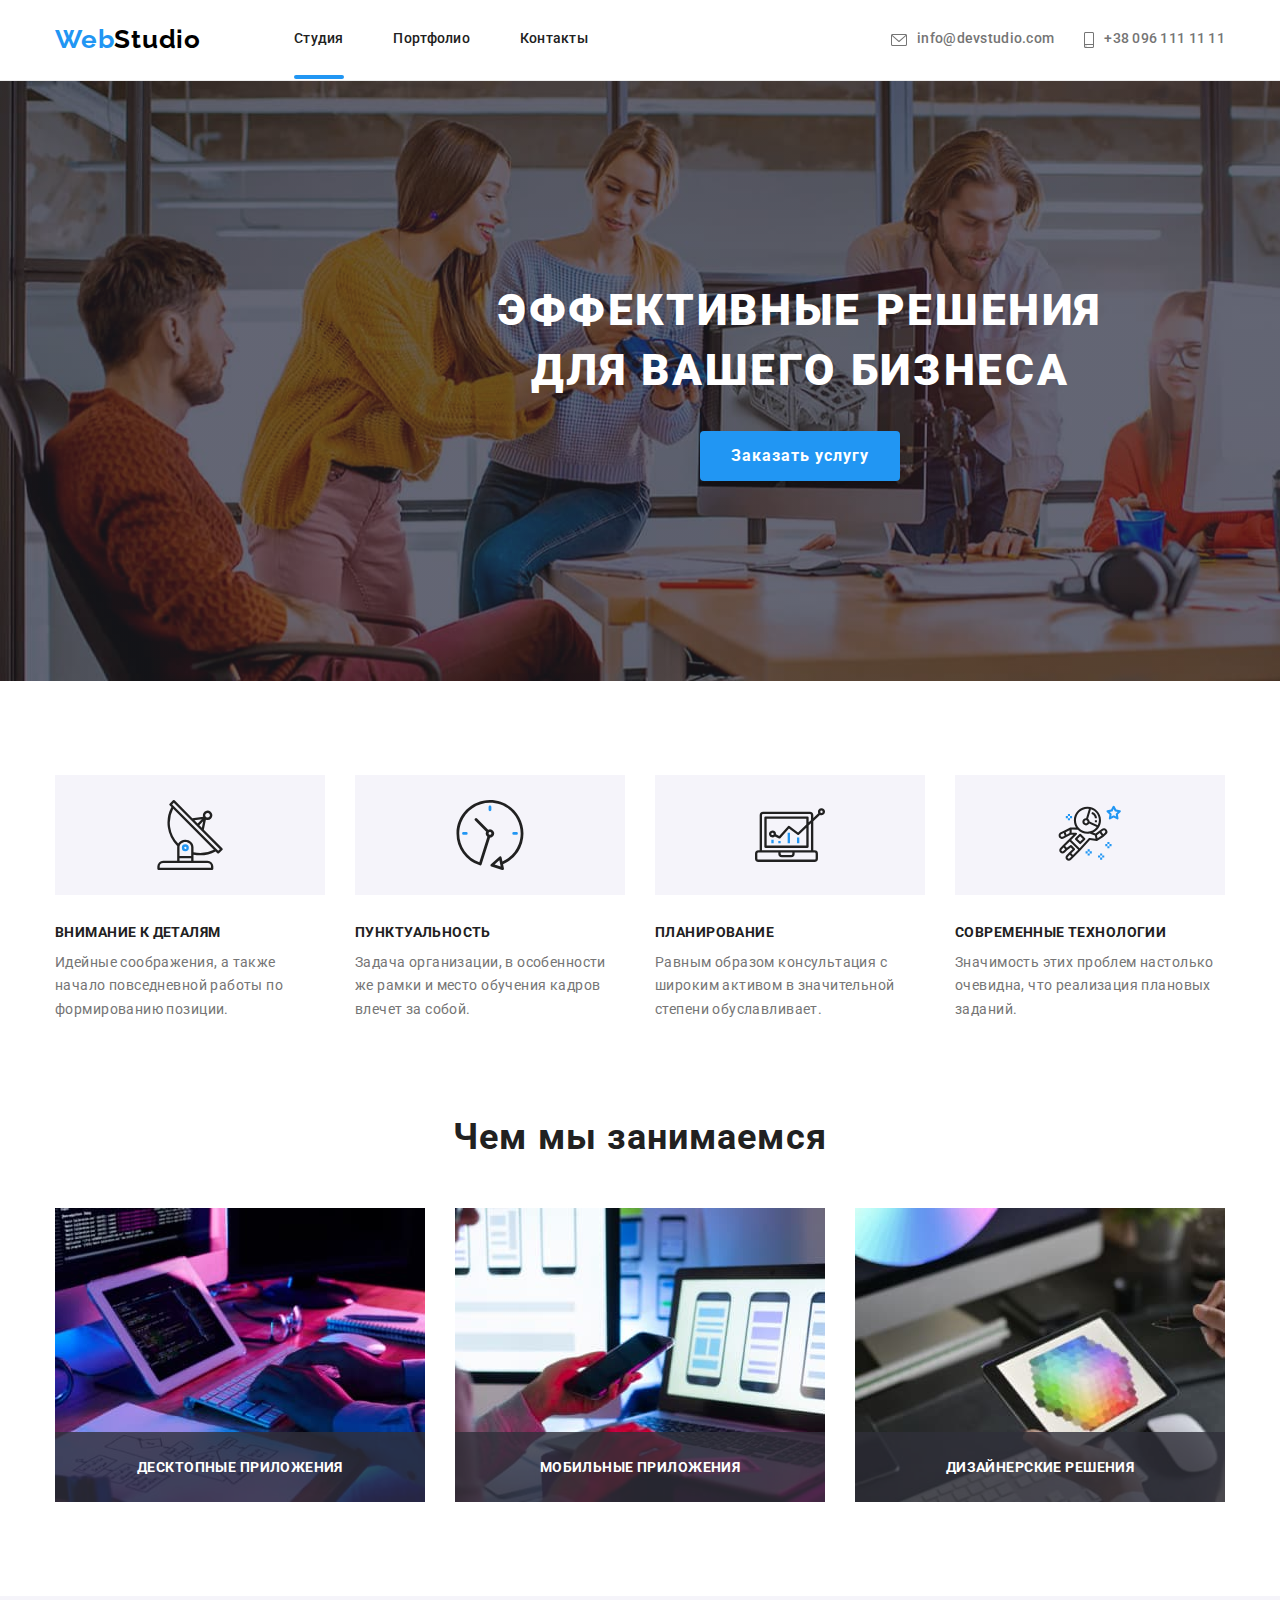
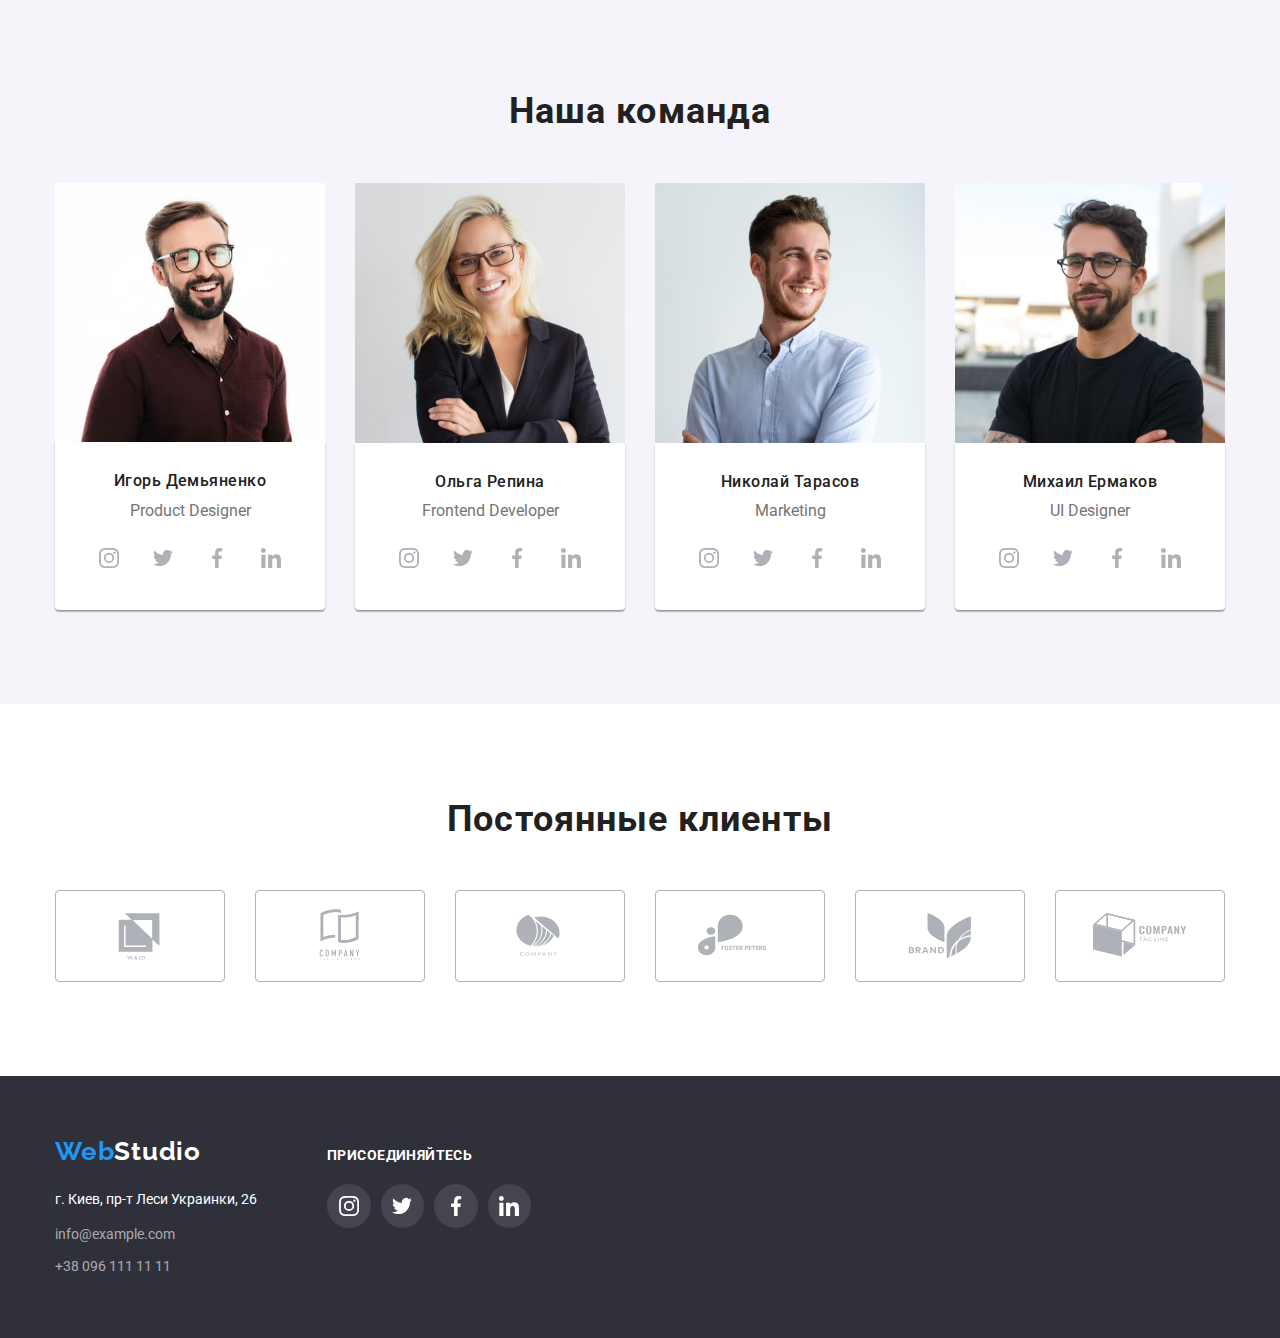
==== commit 7895efd3: "hw-05" ====
--- a/index.html
+++ b/index.html
@@ -48,19 +48,6 @@
     
         <main>
 
-            <div data-modal class="backdrop is-hidden">
-                <div class="modal">
-                    <button class="mdl-button" type="button" data-modal-close>
-                        <a href="./index.html">
-                            <img src="./images/close.svg" alt="X">
-                            <!-- <svg >
-                                <use class="cls-mdl-button-svg" href="./images/close.svg"></use>
-                            </svg> -->
-                        </a>
-                    </button>
-                    <p>_</p>
-                </div>
-            </div>
             
             <section class="hero with-img" id="3">
                 <div class="container">
@@ -126,7 +113,7 @@
                 </ul>
             </section>
 
-            <section class="business-photo " id="13">
+            <section class="business-photo " >
                 <div class="container">
                     <h2 class="business-photo-title">Чем мы занимаемся</h2>
                     <ul class="business-photo-item">
@@ -379,6 +366,20 @@
                 </div>
 
             </section>
+
+            <div data-modal class="backdrop is-hidden">
+                <div class="modal">
+                    <button class="mdl-button" type="button" data-modal-close>
+                        <a href="./index.html">
+                            <img src="./images/close.svg" alt="X">
+                            <!-- <svg >
+                                            <use class="cls-mdl-button-svg" href="./images/close.svg"></use>
+                                        </svg> -->
+                        </a>
+                    </button>
+                    <p>_</p>
+                </div>
+            </div>
 
         </main>
        
--- a/css/styles.css
+++ b/css/styles.css
@@ -230,7 +230,7 @@
     width: 100%;
     height: 100%;
     background-color: #212121;
-    background-color: rgba(0, 0, 0, 0.8);
+    background-color: rgba(0, 0, 0, 0.1);
 }
 
 .backdrop.is-hidden {
@@ -254,8 +254,8 @@
 
     background-color: #fff;
     transition-property: transform;
-    transition: transform 2500ms cubic-bezier(0.4, 0, 0.2, 1),
-                  opacity 2500ms cubic-bezier(0.4, 0, 0.2, 1);
+    transition: transform 250ms cubic-bezier(0.4, 0, 0.2, 1),
+                  opacity 250ms cubic-bezier(0.4, 0, 0.2, 1);
 }
 
 .mdl-button {
@@ -420,7 +420,6 @@
 
 .business-photo-title {
     text-align: center;
-    font-style: normal;
     font-weight: 700;
     font-size: 36px;
     line-height: 1.17;
